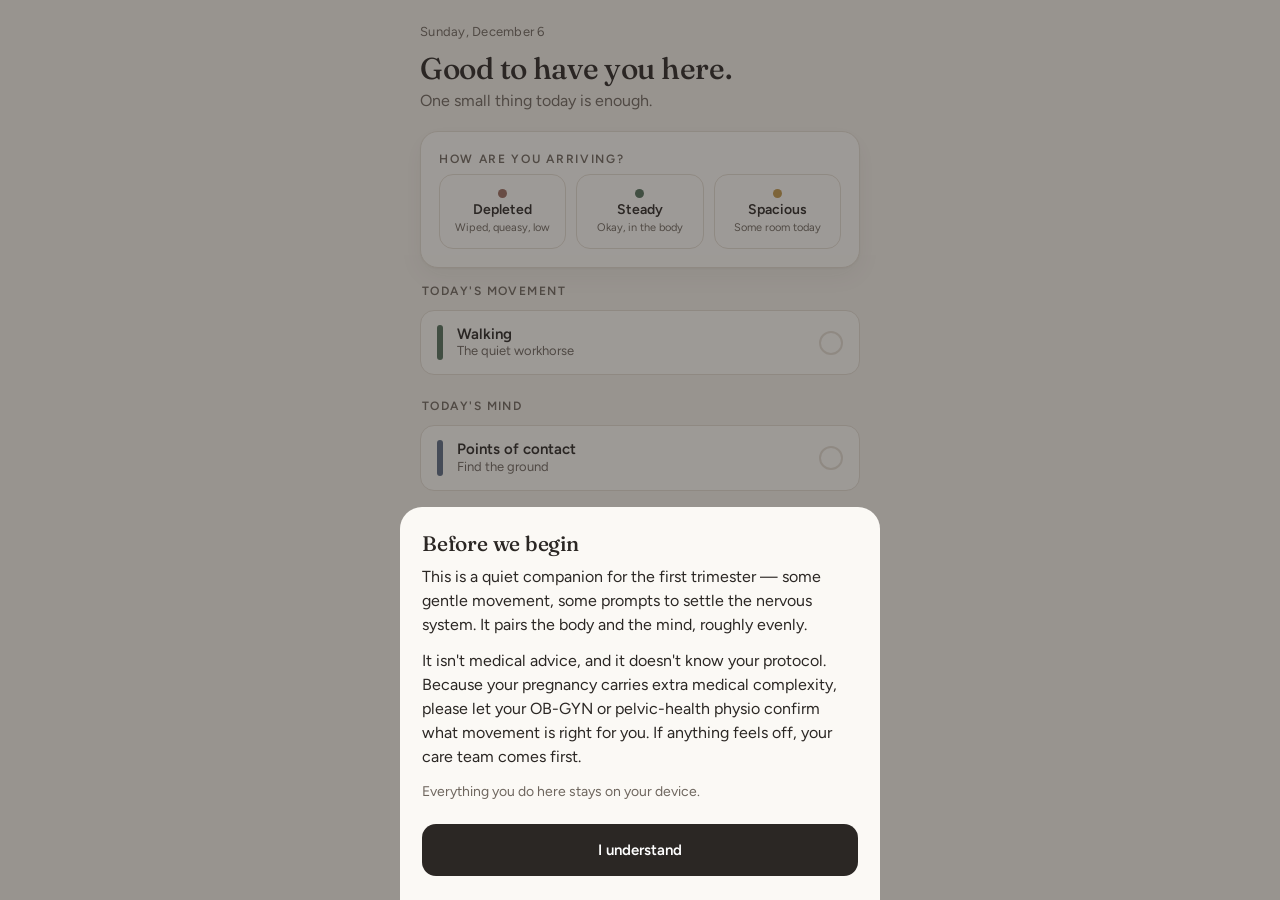
==== first-trimester/index.html @ 03742424 "Set up First Trimester as a standalone PWA in its own folder Restructure into first-trimester/ with " ====
<!DOCTYPE html>
<html lang="en">
<head>
<meta charset="UTF-8" />
<meta name="viewport" content="width=device-width, initial-scale=1.0, maximum-scale=1.0, user-scalable=no, viewport-fit=cover" />
<meta name="theme-color" content="#F2EEE7" />
<meta name="apple-mobile-web-app-capable" content="yes" />
<meta name="apple-mobile-web-app-status-bar-style" content="default" />
<meta name="apple-mobile-web-app-title" content="First Trimester" />
<title>First Trimester</title>

<!-- PWA -->
<link rel="manifest" href="/reclaiming/first-trimester/manifest.json" />
<link rel="icon" type="image/svg+xml" href="/reclaiming/first-trimester/favicon.svg" />
<link rel="apple-touch-icon" href="/reclaiming/first-trimester/icon-192.png" />

<link rel="preconnect" href="https://fonts.googleapis.com">
<link rel="preconnect" href="https://fonts.gstatic.com" crossorigin>
<link href="https://fonts.googleapis.com/css2?family=Fraunces:opsz,wght@9..144,400;9..144,500;9..144,600&family=Figtree:wght@400;500;600&display=swap" rel="stylesheet">
<style>
  /* ---------- tokens ---------- */
  :root{
    --paper:#F2EEE7; --surface:#FBF9F5; --surface-2:#EFEAE1;
    --ink:#2B2724; --ink-soft:#6E665E; --line:#E2DBD0;
    --move:#54705B; --move-soft:#E6EDE6;
    --mind:#5B6B82; --mind-soft:#E6EAF0;
    --gold:#C0974A; --radius:18px;
    --shadow:0 1px 2px rgba(43,39,36,.04), 0 8px 24px rgba(43,39,36,.05);
    --ease:cubic-bezier(.22,.61,.36,1);
  }
  *{box-sizing:border-box;}
  html,body{margin:0;padding:0;}
  body{
    background:var(--paper); color:var(--ink);
    font-family:"Figtree",system-ui,-apple-system,sans-serif;
    font-size:16px; line-height:1.5; -webkit-font-smoothing:antialiased;
    overflow-x:hidden; min-height:100dvh;
  }
  @media (prefers-reduced-motion:reduce){ *{animation:none!important;transition:none!important;} }

  .app{ max-width:480px; width:100%; margin:0 auto; min-height:100dvh;
    display:flex; flex-direction:column; background:var(--paper); position:relative; }
  .scroll{ flex:1 1 auto; overflow-y:auto; overflow-x:hidden;
    padding:calc(env(safe-area-inset-top) + 8px) 20px 110px; -webkit-overflow-scrolling:touch; }
  .screen{display:none; animation:rise .4s var(--ease) both;}
  .screen.active{display:block;}
  @keyframes rise{from{opacity:0;transform:translateY(8px);}to{opacity:1;transform:none;}}

  .eyebrow{ font-size:12px; letter-spacing:.14em; text-transform:uppercase;
    color:var(--ink-soft); font-weight:600; margin:0 0 6px; }
  h1{font-family:"Fraunces",serif; font-weight:500; font-size:30px; line-height:1.1; margin:0 0 4px; letter-spacing:-.01em;}
  h2{font-family:"Fraunces",serif; font-weight:500; font-size:21px; line-height:1.15; margin:0 0 10px; letter-spacing:-.01em;}
  h3{font-family:"Fraunces",serif; font-weight:500; font-size:18px; margin:0 0 6px;}
  p{margin:0 0 12px;}
  .soft{color:var(--ink-soft);} .small{font-size:14px;} .ll{max-width:60ch;}

  .top{padding:14px 0 18px;}
  .datestr{font-size:13px; color:var(--ink-soft); margin:0 0 10px; letter-spacing:.02em;}

  .card{ background:var(--surface); border:1px solid var(--line); border-radius:var(--radius);
    padding:18px; box-shadow:var(--shadow); margin-bottom:14px; }
  .card h2,.card h3{margin-top:0;}

  .arrive{display:flex; flex-direction:column; gap:10px; margin-top:4px;}
  .arrive-row{display:flex; gap:10px;}
  .chip{ flex:1 1 0; min-width:0; border:1px solid var(--line); background:var(--surface);
    border-radius:14px; padding:14px 8px; min-height:64px; font-family:inherit; font-size:14px;
    color:var(--ink); cursor:pointer; display:flex; flex-direction:column; align-items:center;
    justify-content:center; gap:3px; text-align:center;
    transition:border-color .2s var(--ease), background .2s var(--ease), transform .12s var(--ease); }
  .chip:active{transform:scale(.97);}
  .chip .dot{width:9px;height:9px;border-radius:50%;}
  .chip.sel{border-color:var(--ink); background:var(--surface-2);}
  .chip .lab{font-weight:600;}
  .chip .sub{font-size:11px; color:var(--ink-soft); line-height:1.2;}

  .suggest{ background:var(--surface-2); border:1px solid var(--line); border-radius:14px;
    padding:16px; margin-top:12px; }
  .suggest .eyebrow{margin-bottom:8px;}

  .item{ width:100%; text-align:left; background:var(--surface); border:1px solid var(--line);
    border-radius:14px; padding:14px 16px; margin-bottom:10px; cursor:pointer; display:flex;
    align-items:center; gap:14px; min-height:56px; font-family:inherit; color:var(--ink);
    transition:border-color .2s var(--ease), transform .12s var(--ease); }
  .item:active{transform:scale(.99);}
  .item:hover{border-color:#cfc6b8;}
  .item .txt{flex:1 1 auto; min-width:0;}
  .item .name{font-weight:600; font-size:15px; line-height:1.25; display:block;}
  .item .meta{font-size:13px; color:var(--ink-soft); line-height:1.3; display:block;}
  .tag{ flex:0 0 auto; width:6px; align-self:stretch; border-radius:6px; min-height:34px; }
  .tag.move{background:var(--move);} .tag.mind{background:var(--mind);}
  .check{ flex:0 0 auto; width:24px; height:24px; border-radius:50%; border:2px solid var(--line);
    display:flex; align-items:center; justify-content:center; font-size:13px; color:#fff; }
  .check.on{background:var(--gold); border-color:var(--gold);}

  .seclab{ font-size:12px; letter-spacing:.12em; text-transform:uppercase; color:var(--ink-soft);
    font-weight:600; margin:22px 2px 10px; }
  .seclab:first-of-type{margin-top:6px;}

  .back{ background:none; border:none; font-family:inherit; color:var(--ink-soft); font-size:15px;
    cursor:pointer; padding:8px 4px 12px 0; display:inline-flex; align-items:center; gap:6px; min-height:44px; }
  .pill{ display:inline-block; font-size:11px; font-weight:600; letter-spacing:.06em; text-transform:uppercase;
    padding:4px 10px; border-radius:999px; margin-bottom:10px; }
  .pill.move{background:var(--move-soft); color:var(--move);}
  .pill.mind{background:var(--mind-soft); color:var(--mind);}
  .cues{list-style:none; padding:0; margin:14px 0;}
  .cues li{ position:relative; padding:0 0 0 22px; margin-bottom:10px; line-height:1.45; }
  .cues li::before{ content:""; position:absolute; left:2px; top:9px; width:7px; height:7px;
    border-radius:50%; background:var(--move); }
  .cues.mindcue li::before{background:var(--mind);}
  .easeoff{ background:#FBF3E9; border:1px solid #EAD9C0; border-radius:14px; padding:14px 16px;
    margin:14px 0; font-size:14px; line-height:1.45; }
  .easeoff .eyebrow{color:#9A6B2E; margin-bottom:6px;}
  .donebtn{ width:100%; min-height:52px; border-radius:14px; border:1px solid var(--move);
    background:var(--move-soft); color:var(--move); font-family:inherit; font-weight:600; font-size:15px;
    cursor:pointer; margin-top:8px; transition:transform .12s var(--ease); }
  .donebtn.mind{border-color:var(--mind); background:var(--mind-soft); color:var(--mind);}
  .donebtn:active{transform:scale(.99);}
  .donebtn.on{background:var(--gold); border-color:var(--gold); color:#fff;}
  .prompt{ font-family:"Fraunces",serif; font-size:23px; line-height:1.32; font-weight:400;
    color:var(--ink); margin:6px 0 12px; }

  .stat-row{display:flex; gap:12px; margin-bottom:14px;}
  .stat{ flex:1 1 0; min-width:0; background:var(--surface); border:1px solid var(--line);
    border-radius:14px; padding:16px 10px; text-align:center; }
  .stat .num{font-family:"Fraunces",serif; font-size:28px; font-weight:500; line-height:1;}
  .stat .lab{font-size:12px; color:var(--ink-soft); margin-top:6px; line-height:1.25;}
  textarea{ width:100%; min-height:90px; resize:vertical; border:1px solid var(--line); border-radius:14px;
    padding:14px; font-family:inherit; font-size:15px; color:var(--ink); background:var(--surface); line-height:1.5; }
  textarea:focus{outline:2px solid var(--mind); outline-offset:1px;}
  .ghostbtn{ background:none; border:1px solid var(--line); border-radius:12px; padding:10px 16px;
    font-family:inherit; font-size:14px; color:var(--ink-soft); cursor:pointer; min-height:44px; }
  .note-disclaimer{ background:var(--mind-soft); border:1px solid #cdd6e3; border-radius:14px;
    padding:16px; font-size:14px; line-height:1.5; color:#3f4a5c; }

  nav{ position:sticky; bottom:0; z-index:30; background:rgba(251,249,245,.92);
    backdrop-filter:saturate(1.4) blur(10px); border-top:1px solid var(--line);
    padding:6px 8px calc(env(safe-area-inset-bottom) + 6px); display:flex; gap:2px;
    max-width:480px; width:100%; margin:0 auto; }
  .navbtn{ flex:1 1 0; min-width:0; background:none; border:none; cursor:pointer; font-family:inherit;
    color:var(--ink-soft); padding:8px 4px 6px; display:flex; flex-direction:column; align-items:center;
    gap:3px; min-height:52px; border-radius:12px; transition:color .2s var(--ease); }
  .navbtn .ico{width:24px; height:24px; display:block;}
  .navbtn .nlab{font-size:11px; font-weight:500;}
  .navbtn.active{color:var(--ink);}
  .navbtn svg{stroke:currentColor; fill:none; stroke-width:1.6; stroke-linecap:round; stroke-linejoin:round;}

  .overlay{ position:fixed; inset:0; z-index:50; background:rgba(43,39,36,.45);
    display:none; align-items:flex-end; justify-content:center; }
  .overlay.show{display:flex;}
  .sheet{ background:var(--surface); width:100%; max-width:480px; border-radius:22px 22px 0 0;
    padding:24px 22px calc(env(safe-area-inset-bottom) + 24px); animation:slideup .35s var(--ease) both; }
  @keyframes slideup{from{transform:translateY(100%);}to{transform:none;}}
  .sheet h2{margin-top:0;}
  .primarybtn{ width:100%; min-height:52px; border-radius:14px; border:none; background:var(--ink);
    color:#fff; font-family:inherit; font-weight:600; font-size:15px; cursor:pointer; margin-top:10px; }
</style>
</head>
<body>
<div class="app">
  <div class="scroll" id="scroll">

    <!-- TODAY -->
    <section class="screen active" id="screen-today">
      <div class="top">
        <div class="datestr" id="datestr"></div>
        <h1>Good to have you here.</h1>
        <p class="soft" style="margin-bottom:0;">One small thing today is enough.</p>
      </div>
      <div class="card">
        <p class="eyebrow">How are you arriving?</p>
        <div class="arrive">
          <div class="arrive-row">
            <button class="chip" data-energy="depleted"><span class="dot" style="background:#9A6B5E;"></span><span class="lab">Depleted</span><span class="sub">Wiped, queasy, low</span></button>
            <button class="chip" data-energy="steady"><span class="dot" style="background:var(--move);"></span><span class="lab">Steady</span><span class="sub">Okay, in the body</span></button>
            <button class="chip" data-energy="spacious"><span class="dot" style="background:var(--gold);"></span><span class="lab">Spacious</span><span class="sub">Some room today</span></button>
          </div>
        </div>
        <div class="suggest" id="suggestBox" style="display:none;">
          <p class="eyebrow">For today</p>
          <p id="suggestText" style="margin:0;"></p>
        </div>
      </div>
      <p class="seclab">Today's movement</p>
      <div id="todayMove"></div>
      <p class="seclab">Today's mind</p>
      <div id="todayMind"></div>
    </section>

    <!-- MOVE -->
    <section class="screen" id="screen-move">
      <div class="top">
        <p class="eyebrow">Move</p>
        <h1>Gentle by design.</h1>
        <p class="soft ll" style="margin-bottom:0;">First-trimester movement, scaled to how you feel. Cues, not rep counts. Tap any to open.</p>
      </div>
      <div id="moveList"></div>
    </section>

    <!-- MIND -->
    <section class="screen" id="screen-mind">
      <div class="top">
        <p class="eyebrow">Mind</p>
        <h1>A place to settle.</h1>
        <p class="soft ll" style="margin-bottom:0;">Short prompts for the nervous system — orienting, checking in, resting. No fixing required.</p>
      </div>
      <div id="mindList"></div>
    </section>

    <!-- YOU -->
    <section class="screen" id="screen-you">
      <div class="top">
        <p class="eyebrow">You</p>
        <h1>Showing up.</h1>
        <p class="soft" style="margin-bottom:0;">Not a streak to protect — just a record of the days you turned toward yourself.</p>
      </div>
      <div class="stat-row">
        <div class="stat"><div class="num" id="statDays">0</div><div class="lab">days shown up</div></div>
        <div class="stat"><div class="num" id="statMoves">0</div><div class="lab">moves done</div></div>
        <div class="stat"><div class="num" id="statMinds">0</div><div class="lab">mind moments</div></div>
      </div>
      <div class="card">
        <h3>Today's note</h3>
        <p class="small soft" style="margin-top:0;">How was the body, the mood, the day. For you only.</p>
        <textarea id="noteBox" placeholder="A line or two..."></textarea>
        <div style="display:flex; gap:10px; margin-top:10px; align-items:center;">
          <button class="ghostbtn" id="saveNote">Save note</button>
          <span class="small soft" id="noteSaved"></span>
        </div>
      </div>
      <div class="card">
        <h3>Before you move</h3>
        <div class="note-disclaimer">
          Your pregnancy has a medical layer to it &mdash; the anticoagulation, the autoimmune protocol, the team around you. Treat everything here as general first-trimester movement, and let your OB-GYN or a pelvic-health physio confirm what's right for <em>your</em> body. If anything ever feels wrong &mdash; bleeding, cramping, real dizziness, breathlessness &mdash; stop and call your team, not this app.
        </div>
      </div>
      <div class="card">
        <h3>Data &amp; reset</h3>
        <p class="small soft" style="margin-top:0;">Everything stays on this device. Nothing is sent anywhere.</p>
        <button class="ghostbtn" id="resetBtn">Clear all my data</button>
      </div>
      <p class="small soft" style="text-align:center; margin-top:18px;">v1 &mdash; built to be reshaped. Tell me what to change.</p>
    </section>

    <!-- DETAIL -->
    <section class="screen" id="screen-detail">
      <button class="back" id="backBtn">&larr; Back</button>
      <div id="detailBody"></div>
    </section>

  </div>

  <nav>
    <button class="navbtn active" data-go="today" aria-label="Today"><span class="ico"><svg viewBox="0 0 24 24"><circle cx="12" cy="12" r="4.5"/><path d="M12 2v2M12 20v2M2 12h2M20 12h2M4.9 4.9l1.4 1.4M17.7 17.7l1.4 1.4M19.1 4.9l-1.4 1.4M6.3 17.7l-1.4 1.4"/></svg></span><span class="nlab">Today</span></button>
    <button class="navbtn" data-go="move" aria-label="Move"><span class="ico"><svg viewBox="0 0 24 24"><circle cx="12" cy="5" r="2.2"/><path d="M5 21l3-6 4 2 3-3M8 15l-1-4 5-1 3 3 3 1"/></svg></span><span class="nlab">Move</span></button>
    <button class="navbtn" data-go="mind" aria-label="Mind"><span class="ico"><svg viewBox="0 0 24 24"><path d="M12 21s-7-4.5-7-10a4 4 0 0 1 7-2.5A4 4 0 0 1 19 11c0 5.5-7 10-7 10z"/></svg></span><span class="nlab">Mind</span></button>
    <button class="navbtn" data-go="you" aria-label="You"><span class="ico"><svg viewBox="0 0 24 24"><circle cx="12" cy="8" r="3.4"/><path d="M5.5 20a6.5 6.5 0 0 1 13 0"/></svg></span><span class="nlab">You</span></button>
  </nav>
</div>

<div class="overlay" id="welcome">
  <div class="sheet">
    <h2>Before we begin</h2>
    <p class="ll">This is a quiet companion for the first trimester &mdash; some gentle movement, some prompts to settle the nervous system. It pairs the body and the mind, roughly evenly.</p>
    <p class="ll">It isn't medical advice, and it doesn't know your protocol. Because your pregnancy carries extra medical complexity, please let your OB-GYN or pelvic-health physio confirm what movement is right for you. If anything feels off, your care team comes first.</p>
    <p class="small soft">Everything you do here stays on your device.</p>
    <button class="primarybtn" id="welcomeOk">I understand</button>
  </div>
</div>

<script>
/* ---------------- storage (safe; memory fallback if blocked) ---------------- */
const Store = (() => {
  const KEY = "ft_companion_v1";
  let mem = null;
  function fresh(){ return { seenWelcome:false, days:{}, lastEnergy:null }; }
  function read(){
    if(mem) return mem;
    try{ const raw = localStorage.getItem(KEY); mem = raw ? JSON.parse(raw) : fresh(); }
    catch(e){ mem = mem || fresh(); }
    return mem;
  }
  function write(s){ mem = s; try{ localStorage.setItem(KEY, JSON.stringify(s)); }catch(e){} }
  function reset(){ mem = fresh(); try{ localStorage.removeItem(KEY); }catch(e){} }
  return { read, write, reset };
})();

const todayKey = () => {
  const d = new Date();
  return d.getFullYear()+"-"+String(d.getMonth()+1).padStart(2,"0")+"-"+String(d.getDate()).padStart(2,"0");
};
function dayRecord(){
  const s = Store.read();
  if(!s.days[todayKey()]) s.days[todayKey()] = { moves:[], minds:[], note:"" };
  return s.days[todayKey()];
}

/* ---------------- content ---------------- */
const MOVES = [
  { id:"breath-360", group:"Breath & core foundations", name:"360 degree breath", meta:"The base everything sits on",
    cues:["Sit or lie comfortably. Hands on your lower ribs.",
      "Breathe in and let the ribs widen in all directions, and the belly soften out.",
      "On the inhale, let the pelvic floor gently release and open downward.",
      "On the slow exhale, feel a quiet, effortless lift and a gentle drawing-in low in the belly.",
      "A few slow rounds. The release matters as much as the lift."],
    ease:"If you catch yourself holding your breath or gripping the belly, back off. This should feel easy." },
  { id:"connection", group:"Breath & core foundations", name:"Connection breath", meta:"Breath linked to deep core",
    cues:["Build on the 360 degree breath.",
      "Inhale wide and soft. On the exhale, let a light, low engagement come through the deep belly and pelvic floor together, as if gently hugging the baby toward your spine.",
      "Let it go completely on the next inhale.",
      "Think whisper of effort, not a hard squeeze."],
    ease:"No bearing down, no breath-holding, no doming of the belly. If you feel that, make it smaller." },
  { id:"pf-lift", group:"Pelvic floor", name:"Pelvic floor lift and let-go", meta:"Lift, then fully release",
    cues:["On an exhale, gently lift the pelvic floor up and in, like softly slowing the flow of urine.",
      "Hold for a breath if comfortable, then fully let go and feel it settle back down.",
      "A few unhurried repetitions.",
      "A floor that can release is as important as one that can lift."],
    ease:"If lifting feels like straining, or you can't sense the let-go, just practise the release on its own for now." },
  { id:"pf-release", group:"Pelvic floor", name:"Pelvic floor down-training", meta:"For a floor that holds tension",
    cues:["Comfortable position, jaw soft, shoulders down.",
      "On each slow inhale, imagine the pelvic floor opening and softening downward, letting go, not pushing.",
      "Exhale and simply rest. No active lift here.",
      "Useful on days your whole system feels braced."],
    ease:"This is rest, not work. If you're trying hard, you're doing too much." },
  { id:"squat", group:"Gentle strength", name:"Supported squat", meta:"To comfort, with something to hold",
    cues:["Stand near a chair or counter you can lightly hold.",
      "Sit your hips back and down only as far as feels easy and stable.",
      "Breathe out as you stand; keep the breath moving the whole time.",
      "A small set, well within range. Stop while it still feels good."],
    ease:"Avoid holding your breath or pushing to fatigue. If you feel lightheaded standing up, slow right down." },
  { id:"hinge", group:"Gentle strength", name:"Hip hinge", meta:"The pattern behind picking things up",
    cues:["Feet hip-width, soft knees.",
      "Send the hips backward and let the chest tip forward, keeping a long, neutral spine.",
      "Return by squeezing through the hips, exhaling as you rise.",
      "Light and controlled. This pattern protects your back as the months go on."],
    ease:"No rounding under load, no breath-holding. Keep the range comfortable." },
  { id:"upper", group:"Gentle strength", name:"Light upper-body work", meta:"Bands or light weights",
    cues:["Rows, gentle presses, or band pull-aparts, whatever you already know and like.",
      "Keep loads light to moderate and reps well short of failure.",
      "Exhale on the effort; never hold the breath against a load."],
    ease:"If your usual weights feel heavier or you're more breathless than normal, drop the load. First-trimester fatigue is real." },
  { id:"catcow", group:"Mobility & posture", name:"Spinal waves", meta:"Cat-cow, slow and curious",
    cues:["On hands and knees, or seated if that's easier.",
      "Let the spine ripple, arching gently then rounding gently, moving with the breath.",
      "Explore where it wants to go, Feldenkrais-style. No fixed shape.",
      "A handful of slow waves."],
    ease:"Stay in the painless, easy middle of your range. Nothing forced." },
  { id:"hips", group:"Mobility & posture", name:"Gentle hip openers", meta:"Ease through the hips",
    cues:["Seated figure-four, a supported low lunge, or easy hip circles.",
      "Move slowly and breathe into anything tight.",
      "Back off the moment it stops feeling like a pleasant stretch."],
    ease:"Ligaments get more lax in pregnancy, so don't chase a deeper stretch than usual. Easy is the target." },
  { id:"posture", group:"Mobility & posture", name:"Posture reset", meta:"Ribs stacked over the pelvis",
    cues:["Stand tall. Let the ribs settle down and back over the pelvis rather than flaring forward.",
      "Crown of the head floating up, shoulders soft.",
      "A few slow breaths here. A good one to return to through the day."],
    ease:"No military stiffness. You're finding ease and length, not bracing." },
  { id:"walk", group:"Aerobic", name:"Walking", meta:"The quiet workhorse",
    cues:["A conversational pace, where you could still talk, just.",
      "Most days, some walking is plenty.",
      "Outside if you can; it doubles as nervous-system regulation."],
    ease:"Slow down if you can't speak in sentences, feel dizzy, or get a stitch. Hydrate and don't overheat." },
  { id:"cardio", group:"Aerobic", name:"Easy cardio", meta:"Cycling, swimming, low-impact",
    cues:["Stationary cycling or swimming are kind to the joints and let you control intensity.",
      "Keep it moderate, working but not gasping.",
      "General guidance (e.g. ACOG) points to roughly 150 minutes a week of moderate activity for uncomplicated pregnancies. Treat that as an approximate guideline, not a target, and one that depends on your clearance."],
    ease:"Avoid overheating (go easy on hot rooms and hot water), stay well hydrated, and stop if you feel faint or unusually breathless." }
];

const MINDS = [
  { id:"orient", group:"Grounding", name:"Orienting", meta:"Let your eyes lead",
    prompt:"Slowly look around the room. Let your eyes land wherever they want, no agenda. Name three things you can see, in no hurry.",
    body:"This tells the system, gently, that you're here and it's now. Nothing to solve, just landing back in the room." },
  { id:"contact", group:"Grounding", name:"Points of contact", meta:"Find the ground",
    prompt:"Feel where your body meets the chair, the bed, the floor. Let your weight be held there. Let a little of it go.",
    body:"You don't have to hold yourself up alone right now. The surface underneath you is already doing it." },
  { id:"exhale", group:"Grounding", name:"The long exhale", meta:"Lengthen the out-breath",
    prompt:"Breathe in for a comfortable count. Then make the exhale a little longer than the inhale. Five or six of those, slow.",
    body:"A longer exhale leans on the parasympathetic side, your system's own brake. You already know this one in your body." },
  { id:"part", group:"Checking in", name:"Who's here?", meta:"Turn toward a part",
    prompt:"Notice what part of you is most present right now. Tired? Anxious? Hopeful? Can you turn toward it with a little curiosity, the way you would for someone you love?",
    body:"You don't have to change it. Being seen is often enough, for the part and for you." },
  { id:"worried", group:"Checking in", name:"The worried part", meta:"It doesn't need fixing",
    prompt:"If there's a part of you that's scared about the pregnancy, let it know you noticed. You're not arguing with it. You're letting it know it isn't alone in there.",
    body:"Worry usually softens when it stops having to shout to be heard." },
  { id:"both", group:"Reframing", name:"Both can sit here", meta:"Hope and fear together",
    prompt:"You're allowed to feel the hope and the fear at the same time. They can share the seat. You don't have to pick one.",
    body:"Holding both isn't being unsure. It's being honest about something genuinely uncertain." },
  { id:"next", group:"Reframing", name:"Just the next thing", meta:"Shrink the horizon",
    prompt:"Your job today isn't the whole pregnancy. It's the next small thing. A glass of water. One slow breath. Then the one after that.",
    body:"The mind wants to manage the entire arc at once. It can't. The next thing is enough." },
  { id:"tired", group:"Rest", name:"Tired is information", meta:"Permission to do less",
    prompt:"Tired isn't a failure of willpower. It's data, your body building something enormous. What would five percent more rest look like in the next hour?",
    body:"First-trimester fatigue is the body doing real work behind the scenes. You can let it." },
  { id:"nadir", group:"Rest", name:"The small-hours wake", meta:"For the nights you stir",
    prompt:"If you wake in the small hours, see if you can meet it without alarm. Soften your jaw. Let the system know it's safe to settle.",
    body:"Waking at the deepest dip isn't a malfunction. It can be a sensitive, attentive nervous system doing a quiet check. It doesn't need you to fight it." }
];

/* ---------------- helpers ---------------- */
function groupBy(arr){ const m={}; arr.forEach(x=>{(m[x.group]=m[x.group]||[]).push(x);}); return m; }
function isDone(type,id){ return dayRecord()[type].includes(id); }
function toggleDone(type,id){
  const s=Store.read(); const rec=s.days[todayKey()];
  const i=rec[type].indexOf(id); if(i===-1) rec[type].push(id); else rec[type].splice(i,1);
  Store.write(s);
}
function esc(str){ return String(str).replace(/[&<>]/g,c=>({'&':'&amp;','<':'&lt;','>':'&gt;'}[c])); }

/* ---------------- item + list rendering ---------------- */
function itemHTML(type,x,storeKey){
  const done=isDone(storeKey,x.id);
  return '<button class="item" data-type="'+type+'" data-id="'+x.id+'">'
    +'<span class="tag '+type+'"></span>'
    +'<span class="txt"><span class="name">'+esc(x.name)+'</span><span class="meta">'+esc(x.meta)+'</span></span>'
    +'<span class="check '+(done?'on':'')+'">'+(done?'✓':'')+'</span></button>';
}
function bindItems(container){
  container.querySelectorAll('.item').forEach(btn=>{
    btn.addEventListener('click',()=> openDetail(btn.dataset.type, btn.dataset.id));
  });
}

function renderMove(){
  const groups=groupBy(MOVES); let html='';
  Object.keys(groups).forEach(g=>{ html+='<p class="seclab">'+g+'</p>'; groups[g].forEach(m=> html+=itemHTML('move',m,'moves')); });
  const el=document.getElementById('moveList'); el.innerHTML=html; bindItems(el);
}
function renderMind(){
  const groups=groupBy(MINDS); let html='';
  Object.keys(groups).forEach(g=>{ html+='<p class="seclab">'+g+'</p>'; groups[g].forEach(m=> html+=itemHTML('mind',m,'minds')); });
  const el=document.getElementById('mindList'); el.innerHTML=html; bindItems(el);
}

/* ---------------- detail view ---------------- */
let returnTab='move';
function openDetail(type,id){
  const isMove = type==='move';
  const data = (isMove?MOVES:MINDS).find(x=>x.id===id);
  if(!data) return;
  const storeKey = isMove?'moves':'minds';
  const done = isDone(storeKey,id);
  let html='';

  if(isMove){
    html+='<span class="pill move">'+esc(data.group)+'</span>';
    html+='<h1>'+esc(data.name)+'</h1>';
    html+='<ul class="cues">'+data.cues.map(c=>'<li>'+esc(c)+'</li>').join('')+'</ul>';
    html+='<div class="easeoff"><p class="eyebrow">Ease off if</p>'+esc(data.ease)+'</div>';
    html+='<button class="donebtn '+(done?'on':'')+'" id="detailDone">'+(done?'✓ Done today':'Mark done today')+'</button>';
  }else{
    html+='<span class="pill mind">'+esc(data.group)+'</span>';
    html+='<h1>'+esc(data.name)+'</h1>';
    html+='<p class="prompt">'+esc(data.prompt)+'</p>';
    html+='<p class="soft ll">'+esc(data.body)+'</p>';
    html+='<button class="donebtn mind '+(done?'on':'')+'" id="detailDone">'+(done?'✓ Sat with this':'I sat with this')+'</button>';
  }
  document.getElementById('detailBody').innerHTML=html;

  document.getElementById('detailDone').addEventListener('click',function(){
    toggleDone(storeKey,id);
    const nowDone=isDone(storeKey,id);
    this.classList.toggle('on',nowDone);
    if(isMove) this.textContent = nowDone?'✓ Done today':'Mark done today';
    else this.textContent = nowDone?'✓ Sat with this':'I sat with this';
  });

  showScreen('detail',false);
  document.getElementById('scroll').scrollTop=0;
}

/* ---------------- today ---------------- */
function renderToday(){
  const d=new Date();
  document.getElementById('datestr').textContent=d.toLocaleDateString('en-US',{weekday:'long',month:'long',day:'numeric'});
  const energy=Store.read().lastEnergy;
  document.querySelectorAll('.chip').forEach(c=> c.classList.toggle('sel', c.dataset.energy===energy));
  if(energy) showSuggestion(energy);

  const seed=parseInt(todayKey().replace(/-/g,''),10);
  const move=MOVES[seed%MOVES.length];
  const mind=MINDS[seed%MINDS.length];
  const tm=document.getElementById('todayMove'); tm.innerHTML=itemHTML('move',move,'moves'); bindItems(tm);
  const tn=document.getElementById('todayMind'); tn.innerHTML=itemHTML('mind',mind,'minds'); bindItems(tn);
}
function showSuggestion(energy){
  const map={
    depleted:"A depleted day still counts. Try the long exhale or points of contact under Mind, and if anything in the body, just the 360 degree breath. That's a full day of showing up.",
    steady:"Pick one thing from Move (a short walk or pelvic-floor work is plenty) and one prompt from Mind. You don't need the whole list.",
    spacious:"There's room today. You could string together breath, a little gentle strength or mobility, and a mind prompt to close. Still, stop while it feels good."
  };
  document.getElementById('suggestText').textContent=map[energy];
  document.getElementById('suggestBox').style.display='block';
}

/* ---------------- you / stats / notes ---------------- */
function renderYou(){
  const s=Store.read();
  let days=0, moves=0, minds=0;
  Object.values(s.days).forEach(r=>{
    if((r.moves&&r.moves.length)||(r.minds&&r.minds.length)) days++;
    moves+=(r.moves?r.moves.length:0); minds+=(r.minds?r.minds.length:0);
  });
  document.getElementById('statDays').textContent=days;
  document.getElementById('statMoves').textContent=moves;
  document.getElementById('statMinds').textContent=minds;
  document.getElementById('noteBox').value=dayRecord().note||'';
  document.getElementById('noteSaved').textContent='';
}

/* ---------------- nav ---------------- */
function showScreen(name, updateNav){
  document.querySelectorAll('.screen').forEach(s=>s.classList.remove('active'));
  document.getElementById('screen-'+name).classList.add('active');
  if(updateNav!==false){
    document.querySelectorAll('.navbtn').forEach(b=>b.classList.toggle('active', b.dataset.go===name));
  }
  document.getElementById('scroll').scrollTop=0;
  if(name==='today') renderToday();
  if(name==='move') renderMove();
  if(name==='mind') renderMind();
  if(name==='you') renderYou();
}

/* ---------------- wiring ---------------- */
document.querySelectorAll('.navbtn').forEach(b=>{
  b.addEventListener('click',()=>{ returnTab=b.dataset.go; showScreen(b.dataset.go); });
});
document.getElementById('backBtn').addEventListener('click',()=>{
  document.querySelectorAll('.navbtn').forEach(x=>x.classList.toggle('active', x.dataset.go===returnTab));
  showScreen(returnTab);
});
document.querySelectorAll('.chip').forEach(c=>{
  c.addEventListener('click',()=>{
    const s=Store.read(); s.lastEnergy=c.dataset.energy; Store.write(s);
    document.querySelectorAll('.chip').forEach(x=>x.classList.toggle('sel',x===c));
    showSuggestion(c.dataset.energy);
  });
});
document.getElementById('saveNote').addEventListener('click',()=>{
  const s=Store.read(); s.days[todayKey()].note=document.getElementById('noteBox').value; Store.write(s);
  document.getElementById('noteSaved').textContent='Saved.';
  setTimeout(()=>{document.getElementById('noteSaved').textContent='';},1800);
});
document.getElementById('resetBtn').addEventListener('click',()=>{
  if(confirm('Clear everything stored on this device? This cannot be undone.')){
    Store.reset(); renderYou(); renderToday();
    alert('Cleared.');
  }
});
document.getElementById('welcomeOk').addEventListener('click',()=>{
  const s=Store.read(); s.seenWelcome=true; Store.write(s);
  document.getElementById('welcome').classList.remove('show');
});

/* ---------------- init ---------------- */
(function init(){
  renderToday();
  if(!Store.read().seenWelcome){ document.getElementById('welcome').classList.add('show'); }
})();

/* ---------------- service worker ---------------- */
if ('serviceWorker' in navigator) {
  window.addEventListener('load', () => {
    navigator.serviceWorker.register('/reclaiming/first-trimester/sw.js', { scope: '/reclaiming/first-trimester/' }).catch(() => {});
  });
}
</script>
</body>
</html>
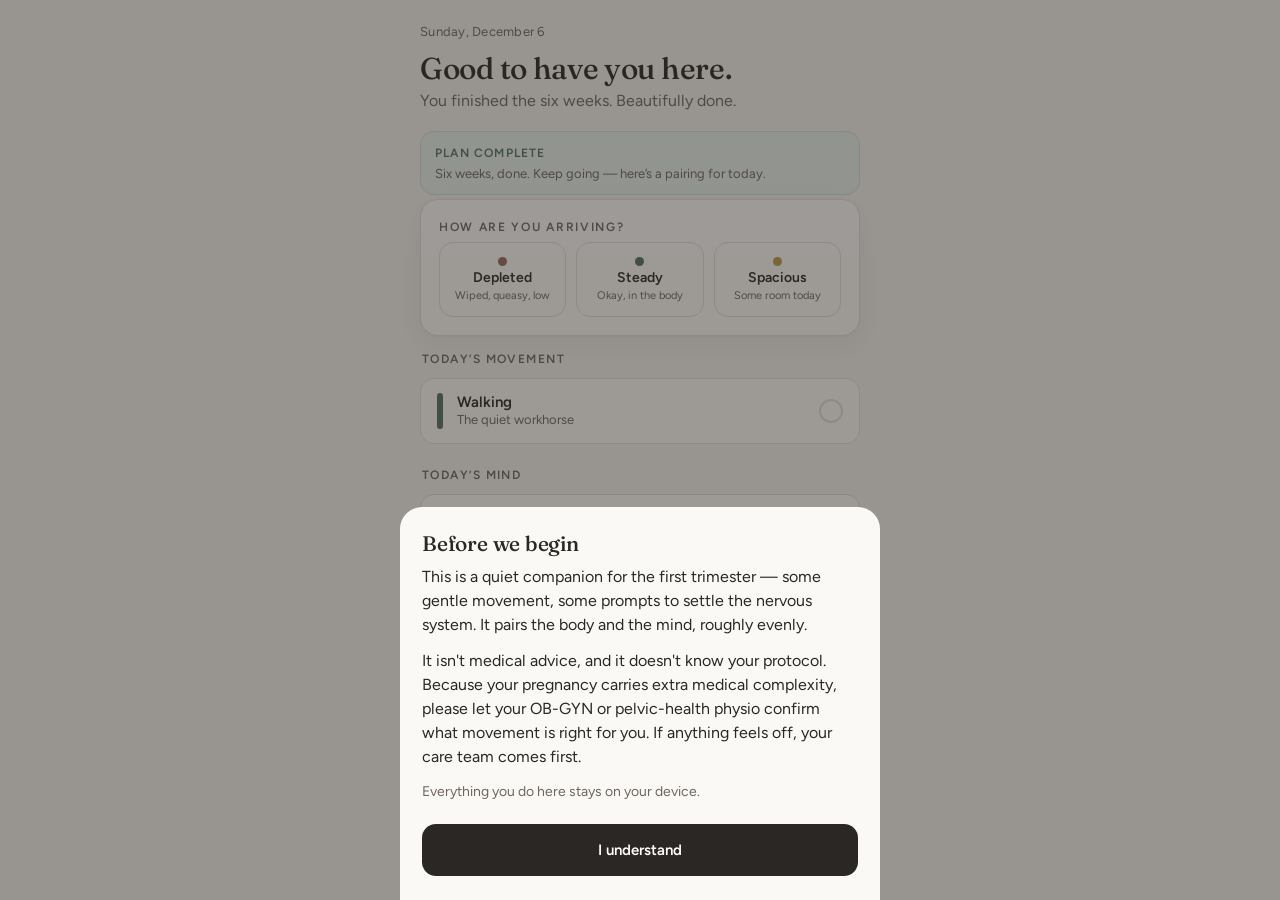
==== commit d3880fa0: "Add 6-week weekday program (Mon-Fri, 30 days) Introduce a structured daily plan: one movement + one " ====
--- a/first-trimester/index.html
+++ b/first-trimester/index.html
@@ -77,6 +77,24 @@
   .suggest{ background:var(--surface-2); border:1px solid var(--line); border-radius:14px;
     padding:16px; margin-top:12px; }
   .suggest .eyebrow{margin-bottom:8px;}
+
+  .progcard{ background:var(--surface-2); border:1px solid var(--line); border-radius:14px;
+    padding:12px 14px; margin:0 0 4px; display:flex; flex-direction:column; gap:3px; }
+  .progcard.rest{ background:#FBF3E9; border-color:#EAD9C0; }
+  .progcard.done{ background:var(--move-soft); border-color:#cdddcf; }
+  .progcard .progtag{ font-size:12px; letter-spacing:.1em; text-transform:uppercase; font-weight:600; color:var(--ink); }
+  .progcard.rest .progtag{ color:#9A6B2E; }
+  .progcard.done .progtag{ color:var(--move); }
+  .progcard .progtheme{ font-size:13px; color:var(--ink-soft); line-height:1.35; }
+
+  .planday{ background:var(--surface); border:1px solid var(--line); border-radius:16px;
+    padding:12px 12px 4px; margin-bottom:12px; box-shadow:var(--shadow); }
+  .planday-now{ border-color:var(--gold); }
+  .planhead{ display:flex; align-items:center; justify-content:space-between; padding:2px 4px 8px; }
+  .planhead .pdate{ font-size:13px; font-weight:600; color:var(--ink); letter-spacing:.02em; }
+  .planhead .pnow{ font-size:11px; font-weight:600; letter-spacing:.06em; text-transform:uppercase;
+    color:#fff; background:var(--gold); padding:3px 9px; border-radius:999px; }
+  .planday .item{ margin-bottom:8px; }
 
   .item{ width:100%; text-align:left; background:var(--surface); border:1px solid var(--line);
     border-radius:14px; padding:14px 16px; margin-bottom:10px; cursor:pointer; display:flex;
@@ -120,6 +138,21 @@
   .prompt{ font-family:"Fraunces",serif; font-size:23px; line-height:1.32; font-weight:400;
     color:var(--ink); margin:6px 0 12px; }
 
+  .videolink{ display:flex; align-items:center; gap:13px; text-decoration:none; color:var(--ink);
+    background:var(--move-soft); border:1px solid #cdddcf; border-radius:14px; padding:14px 16px;
+    margin:14px 0 6px; transition:border-color .2s var(--ease), transform .12s var(--ease); }
+  .videolink:active{transform:scale(.99);}
+  .videolink:hover{border-color:var(--move);}
+  .videolink .vico{ flex:0 0 auto; width:34px; height:34px; border-radius:10px; background:var(--move);
+    display:flex; align-items:center; justify-content:center; }
+  .videolink .vico svg{width:20px; height:20px; stroke:#fff; fill:none; stroke-width:1.6; stroke-linejoin:round;}
+  .videolink .vico svg path{fill:#fff; stroke:none;}
+  .videolink .vtxt{flex:1 1 auto; min-width:0;}
+  .videolink .vlab{display:block; font-weight:600; font-size:14px; color:var(--move); line-height:1.2;}
+  .videolink .vsub{display:block; font-size:13px; color:var(--ink-soft); line-height:1.3; margin-top:2px;}
+  .videolink .varr{flex:0 0 auto; color:var(--move); font-size:16px;}
+  .vnote{margin:0 2px 4px;}
+
   .stat-row{display:flex; gap:12px; margin-bottom:14px;}
   .stat{ flex:1 1 0; min-width:0; background:var(--surface); border:1px solid var(--line);
     border-radius:14px; padding:16px 10px; text-align:center; }
@@ -165,8 +198,9 @@
       <div class="top">
         <div class="datestr" id="datestr"></div>
         <h1>Good to have you here.</h1>
-        <p class="soft" style="margin-bottom:0;">One small thing today is enough.</p>
-      </div>
+        <p class="soft" id="todayLede" style="margin-bottom:0;">One small thing today is enough.</p>
+      </div>
+      <div id="progLine"></div>
       <div class="card">
         <p class="eyebrow">How are you arriving?</p>
         <div class="arrive">
@@ -181,10 +215,20 @@
           <p id="suggestText" style="margin:0;"></p>
         </div>
       </div>
-      <p class="seclab">Today's movement</p>
+      <p class="seclab" id="todayMoveLab">Today's movement</p>
       <div id="todayMove"></div>
-      <p class="seclab">Today's mind</p>
+      <p class="seclab" id="todayMindLab">Today's mind</p>
       <div id="todayMind"></div>
+    </section>
+
+    <!-- PLAN -->
+    <section class="screen" id="screen-plan">
+      <div class="top">
+        <p class="eyebrow">Plan</p>
+        <h1>Six weeks, weekdays.</h1>
+        <p class="soft ll" style="margin-bottom:0;">One movement and one mind moment each weekday for six weeks. Weekends are rest. Tap any to open it.</p>
+      </div>
+      <div id="planList"></div>
     </section>
 
     <!-- MOVE -->
@@ -254,6 +298,7 @@
     <button class="navbtn active" data-go="today" aria-label="Today"><span class="ico"><svg viewBox="0 0 24 24"><circle cx="12" cy="12" r="4.5"/><path d="M12 2v2M12 20v2M2 12h2M20 12h2M4.9 4.9l1.4 1.4M17.7 17.7l1.4 1.4M19.1 4.9l-1.4 1.4M6.3 17.7l-1.4 1.4"/></svg></span><span class="nlab">Today</span></button>
     <button class="navbtn" data-go="move" aria-label="Move"><span class="ico"><svg viewBox="0 0 24 24"><circle cx="12" cy="5" r="2.2"/><path d="M5 21l3-6 4 2 3-3M8 15l-1-4 5-1 3 3 3 1"/></svg></span><span class="nlab">Move</span></button>
     <button class="navbtn" data-go="mind" aria-label="Mind"><span class="ico"><svg viewBox="0 0 24 24"><path d="M12 21s-7-4.5-7-10a4 4 0 0 1 7-2.5A4 4 0 0 1 19 11c0 5.5-7 10-7 10z"/></svg></span><span class="nlab">Mind</span></button>
+    <button class="navbtn" data-go="plan" aria-label="Plan"><span class="ico"><svg viewBox="0 0 24 24"><rect x="3.5" y="5" width="17" height="15" rx="2.5"/><path d="M3.5 9.5h17M8 3.5v3M16 3.5v3"/></svg></span><span class="nlab">Plan</span></button>
     <button class="navbtn" data-go="you" aria-label="You"><span class="ico"><svg viewBox="0 0 24 24"><circle cx="12" cy="8" r="3.4"/><path d="M5.5 20a6.5 6.5 0 0 1 13 0"/></svg></span><span class="nlab">You</span></button>
   </nav>
 </div>
@@ -285,10 +330,8 @@
   return { read, write, reset };
 })();
 
-const todayKey = () => {
-  const d = new Date();
-  return d.getFullYear()+"-"+String(d.getMonth()+1).padStart(2,"0")+"-"+String(d.getDate()).padStart(2,"0");
-};
+function ymd(d){ return d.getFullYear()+"-"+String(d.getMonth()+1).padStart(2,"0")+"-"+String(d.getDate()).padStart(2,"0"); }
+const todayKey = () => ymd(new Date());
 function dayRecord(){
   const s = Store.read();
   if(!s.days[todayKey()]) s.days[todayKey()] = { moves:[], minds:[], note:"" };
@@ -303,68 +346,80 @@
       "On the inhale, let the pelvic floor gently release and open downward.",
       "On the slow exhale, feel a quiet, effortless lift and a gentle drawing-in low in the belly.",
       "A few slow rounds. The release matters as much as the lift."],
-    ease:"If you catch yourself holding your breath or gripping the belly, back off. This should feel easy." },
+    ease:"If you catch yourself holding your breath or gripping the belly, back off. This should feel easy.",
+    video:"https://www.youtube.com/watch?v=W8s6ajy7NoU", videoTitle:"Prenatal 360 Breathing & Dynamic Warm-Up (all trimesters)" },
   { id:"connection", group:"Breath & core foundations", name:"Connection breath", meta:"Breath linked to deep core",
     cues:["Build on the 360 degree breath.",
       "Inhale wide and soft. On the exhale, let a light, low engagement come through the deep belly and pelvic floor together, as if gently hugging the baby toward your spine.",
       "Let it go completely on the next inhale.",
       "Think whisper of effort, not a hard squeeze."],
-    ease:"No bearing down, no breath-holding, no doming of the belly. If you feel that, make it smaller." },
+    ease:"No bearing down, no breath-holding, no doming of the belly. If you feel that, make it smaller.",
+    video:"https://www.youtube.com/watch?v=4kvrVN6qKQ8", videoTitle:"Prenatal / Postpartum Core Connection Breath" },
   { id:"pf-lift", group:"Pelvic floor", name:"Pelvic floor lift and let-go", meta:"Lift, then fully release",
     cues:["On an exhale, gently lift the pelvic floor up and in, like softly slowing the flow of urine.",
       "Hold for a breath if comfortable, then fully let go and feel it settle back down.",
       "A few unhurried repetitions.",
       "A floor that can release is as important as one that can lift."],
-    ease:"If lifting feels like straining, or you can't sense the let-go, just practise the release on its own for now." },
+    ease:"If lifting feels like straining, or you can't sense the let-go, just practise the release on its own for now.",
+    video:"https://www.youtube.com/watch?v=APCdcePoMik", videoTitle:"Prenatal Physiotherapy: Pelvic Floor Exercises" },
   { id:"pf-release", group:"Pelvic floor", name:"Pelvic floor down-training", meta:"For a floor that holds tension",
     cues:["Comfortable position, jaw soft, shoulders down.",
       "On each slow inhale, imagine the pelvic floor opening and softening downward, letting go, not pushing.",
       "Exhale and simply rest. No active lift here.",
       "Useful on days your whole system feels braced."],
-    ease:"This is rest, not work. If you're trying hard, you're doing too much." },
+    ease:"This is rest, not work. If you're trying hard, you're doing too much.",
+    video:"https://www.youtube.com/playlist?list=PLhrUCOuqvsXKeFu2z2_YrFRQuXtc1XhUj", videoTitle:"APPEAL: Pelvic Floor Muscle Education in Pregnancy" },
   { id:"squat", group:"Gentle strength", name:"Supported squat", meta:"To comfort, with something to hold",
     cues:["Stand near a chair or counter you can lightly hold.",
       "Sit your hips back and down only as far as feels easy and stable.",
       "Breathe out as you stand; keep the breath moving the whole time.",
       "A small set, well within range. Stop while it still feels good."],
-    ease:"Avoid holding your breath or pushing to fatigue. If you feel lightheaded standing up, slow right down." },
+    ease:"Avoid holding your breath or pushing to fatigue. If you feel lightheaded standing up, slow right down.",
+    video:"https://www.youtube.com/watch?v=n9eASCpFOwk", videoTitle:"20-Minute First Trimester Prenatal Strength Workout" },
   { id:"hinge", group:"Gentle strength", name:"Hip hinge", meta:"The pattern behind picking things up",
     cues:["Feet hip-width, soft knees.",
       "Send the hips backward and let the chest tip forward, keeping a long, neutral spine.",
       "Return by squeezing through the hips, exhaling as you rise.",
       "Light and controlled. This pattern protects your back as the months go on."],
-    ease:"No rounding under load, no breath-holding. Keep the range comfortable." },
+    ease:"No rounding under load, no breath-holding. Keep the range comfortable.",
+    video:"https://www.youtube.com/watch?v=MgOkghqNFUM", videoTitle:"Hip Hinge / Romanian Deadlift — Pregnancy Strength" },
   { id:"upper", group:"Gentle strength", name:"Light upper-body work", meta:"Bands or light weights",
     cues:["Rows, gentle presses, or band pull-aparts, whatever you already know and like.",
       "Keep loads light to moderate and reps well short of failure.",
       "Exhale on the effort; never hold the breath against a load."],
-    ease:"If your usual weights feel heavier or you're more breathless than normal, drop the load. First-trimester fatigue is real." },
+    ease:"If your usual weights feel heavier or you're more breathless than normal, drop the load. First-trimester fatigue is real.",
+    video:"https://www.youtube.com/watch?v=-zkpEA0a_dE", videoTitle:"20-Minute Prenatal Upper-Body Strength (Dumbbells)" },
   { id:"catcow", group:"Mobility & posture", name:"Spinal waves", meta:"Cat-cow, slow and curious",
     cues:["On hands and knees, or seated if that's easier.",
       "Let the spine ripple, arching gently then rounding gently, moving with the breath.",
       "Explore where it wants to go, Feldenkrais-style. No fixed shape.",
       "A handful of slow waves."],
-    ease:"Stay in the painless, easy middle of your range. Nothing forced." },
+    ease:"Stay in the painless, easy middle of your range. Nothing forced.",
+    video:"https://www.youtube.com/watch?v=4q1mbbOytuQ", videoTitle:"Cat-Cow for the Back — Prenatal Yoga" },
   { id:"hips", group:"Mobility & posture", name:"Gentle hip openers", meta:"Ease through the hips",
     cues:["Seated figure-four, a supported low lunge, or easy hip circles.",
       "Move slowly and breathe into anything tight.",
       "Back off the moment it stops feeling like a pleasant stretch."],
-    ease:"Ligaments get more lax in pregnancy, so don't chase a deeper stretch than usual. Easy is the target." },
+    ease:"Ligaments get more lax in pregnancy, so don't chase a deeper stretch than usual. Easy is the target.",
+    video:"https://www.youtube.com/watch?v=y_LXIbuAcVM", videoTitle:"Prenatal Hip Openers (all trimesters)" },
   { id:"posture", group:"Mobility & posture", name:"Posture reset", meta:"Ribs stacked over the pelvis",
     cues:["Stand tall. Let the ribs settle down and back over the pelvis rather than flaring forward.",
       "Crown of the head floating up, shoulders soft.",
       "A few slow breaths here. A good one to return to through the day."],
-    ease:"No military stiffness. You're finding ease and length, not bracing." },
+    ease:"No military stiffness. You're finding ease and length, not bracing.",
+    video:"https://www.youtube.com/watch?v=y2vf_WJiCn4", videoTitle:"Prenatal Posture Workout (1st, 2nd & 3rd trimester)" },
   { id:"walk", group:"Aerobic", name:"Walking", meta:"The quiet workhorse",
     cues:["A conversational pace, where you could still talk, just.",
       "Most days, some walking is plenty.",
       "Outside if you can; it doubles as nervous-system regulation."],
-    ease:"Slow down if you can't speak in sentences, feel dizzy, or get a stitch. Hydrate and don't overheat." },
+    ease:"Slow down if you can't speak in sentences, feel dizzy, or get a stitch. Hydrate and don't overheat.",
+    video:"https://www.youtube.com/watch?v=Qd4QBIoKrJM", videoTitle:"Pregnancy Walking Workout — no squats, no lunges (20 min)" },
   { id:"cardio", group:"Aerobic", name:"Easy cardio", meta:"Cycling, swimming, low-impact",
     cues:["Stationary cycling or swimming are kind to the joints and let you control intensity.",
       "Keep it moderate, working but not gasping.",
       "General guidance (e.g. ACOG) points to roughly 150 minutes a week of moderate activity for uncomplicated pregnancies. Treat that as an approximate guideline, not a target, and one that depends on your clearance."],
-    ease:"Avoid overheating (go easy on hot rooms and hot water), stay well hydrated, and stop if you feel faint or unusually breathless." }
+    ease:"Avoid overheating (go easy on hot rooms and hot water), stay well hydrated, and stop if you feel faint or unusually breathless.",
+    video:"https://www.youtube.com/watch?v=x9DcwE63eLA", videoTitle:"Low-Impact HIIT — First & Second Trimester Prenatal Cardio" }
 ];
 
 const MINDS = [
@@ -397,6 +452,78 @@
     body:"Waking at the deepest dip isn't a malfunction. It can be a sensitive, attentive nervous system doing a quiet check. It doesn't need you to fight it." }
 ];
 
+/* ---------------- 6-week weekday program ---------------- */
+/* Mon-Fri for 6 weeks (30 weekdays), one movement + one mind moment each day.
+   Gentle progression: foundations -> floor & breath -> strength & mobility ->
+   aerobic base -> building -> integration. Adjust PROGRAM_START_DATE to reschedule. */
+const PROGRAM_START_DATE = new Date(2026, 5, 15); // Mon Jun 15 2026 (months are 0-indexed)
+const PROGRAM = [
+  { theme:"Foundations — breath & the floor", days:[
+    { move:"breath-360", mind:"orient" },
+    { move:"pf-release", mind:"contact" },
+    { move:"breath-360", mind:"exhale" },
+    { move:"walk",       mind:"next"   },
+    { move:"catcow",     mind:"tired"  } ]},
+  { theme:"Linking breath to the deep core", days:[
+    { move:"connection", mind:"orient"  },
+    { move:"pf-lift",    mind:"both"    },
+    { move:"breath-360", mind:"exhale"  },
+    { move:"walk",       mind:"part"    },
+    { move:"hips",       mind:"tired"   } ]},
+  { theme:"Gentle strength & mobility", days:[
+    { move:"squat",      mind:"next"    },
+    { move:"connection", mind:"worried" },
+    { move:"posture",    mind:"contact" },
+    { move:"walk",       mind:"exhale"  },
+    { move:"catcow",     mind:"nadir"   } ]},
+  { theme:"Strength meets an aerobic base", days:[
+    { move:"hinge",      mind:"both"    },
+    { move:"pf-lift",    mind:"orient"  },
+    { move:"upper",      mind:"next"    },
+    { move:"cardio",     mind:"tired"   },
+    { move:"hips",       mind:"part"    } ]},
+  { theme:"Building, gently", days:[
+    { move:"squat",      mind:"exhale"  },
+    { move:"connection", mind:"worried" },
+    { move:"walk",       mind:"next"    },
+    { move:"upper",      mind:"contact" },
+    { move:"posture",    mind:"both"    } ]},
+  { theme:"Integration", days:[
+    { move:"cardio",     mind:"orient"  },
+    { move:"hinge",      mind:"tired"   },
+    { move:"pf-release", mind:"nadir"   },
+    { move:"walk",       mind:"exhale"  },
+    { move:"catcow",     mind:"part"    } ]}
+];
+const PROGRAM_DAYS = PROGRAM.length * 5;
+
+function slotDate(weekIdx, dayIdx){
+  const d = new Date(PROGRAM_START_DATE);
+  d.setDate(d.getDate() + weekIdx*7 + dayIdx);
+  return d;
+}
+function dayDiffFromStart(){
+  const now = new Date(); now.setHours(0,0,0,0);
+  const start = new Date(PROGRAM_START_DATE); start.setHours(0,0,0,0);
+  return Math.round((now - start) / 86400000);
+}
+function todaySlot(){
+  const diff = dayDiffFromStart();
+  if(diff < 0) return { status:'before' };
+  const weekIdx = Math.floor(diff/7), dow = diff%7;
+  if(weekIdx >= PROGRAM.length) return { status:'after' };
+  if(dow > 4) return { status:'weekend', weekIdx };
+  return { status:'day', weekIdx, dayIdx:dow, n: weekIdx*5 + dow + 1 };
+}
+function nextProgramSlot(){
+  const diff = dayDiffFromStart();
+  for(let i = Math.max(diff+1, 0); i < PROGRAM.length*7; i++){
+    const w = Math.floor(i/7), dow = i%7;
+    if(dow <= 4) return { weekIdx:w, dayIdx:dow, n: w*5 + dow + 1 };
+  }
+  return null;
+}
+
 /* ---------------- helpers ---------------- */
 function groupBy(arr){ const m={}; arr.forEach(x=>{(m[x.group]=m[x.group]||[]).push(x);}); return m; }
 function isDone(type,id){ return dayRecord()[type].includes(id); }
@@ -408,13 +535,13 @@
 function esc(str){ return String(str).replace(/[&<>]/g,c=>({'&':'&amp;','<':'&lt;','>':'&gt;'}[c])); }
 
 /* ---------------- item + list rendering ---------------- */
-function itemHTML(type,x,storeKey){
-  const done=isDone(storeKey,x.id);
+function itemRender(type,x,done){
   return '<button class="item" data-type="'+type+'" data-id="'+x.id+'">'
     +'<span class="tag '+type+'"></span>'
     +'<span class="txt"><span class="name">'+esc(x.name)+'</span><span class="meta">'+esc(x.meta)+'</span></span>'
     +'<span class="check '+(done?'on':'')+'">'+(done?'✓':'')+'</span></button>';
 }
+function itemHTML(type,x,storeKey){ return itemRender(type,x,isDone(storeKey,x.id)); }
 function bindItems(container){
   container.querySelectorAll('.item').forEach(btn=>{
     btn.addEventListener('click',()=> openDetail(btn.dataset.type, btn.dataset.id));
@@ -447,6 +574,13 @@
     html+='<h1>'+esc(data.name)+'</h1>';
     html+='<ul class="cues">'+data.cues.map(c=>'<li>'+esc(c)+'</li>').join('')+'</ul>';
     html+='<div class="easeoff"><p class="eyebrow">Ease off if</p>'+esc(data.ease)+'</div>';
+    if(data.video){
+      html+='<a class="videolink" href="'+data.video+'" target="_blank" rel="noopener noreferrer">'
+        +'<span class="vico"><svg viewBox="0 0 24 24" aria-hidden="true"><rect x="2.5" y="5" width="19" height="14" rx="3"/><path d="M10 9l5 3-5 3z"/></svg></span>'
+        +'<span class="vtxt"><span class="vlab">Watch a guided video</span><span class="vsub">'+esc(data.videoTitle)+'</span></span>'
+        +'<span class="varr">↗</span></a>';
+      html+='<p class="vnote small soft">Opens YouTube in a new tab. A guide, not a prescription &mdash; clear movement with your care team first.</p>';
+    }
     html+='<button class="donebtn '+(done?'on':'')+'" id="detailDone">'+(done?'✓ Done today':'Mark done today')+'</button>';
   }else{
     html+='<span class="pill mind">'+esc(data.group)+'</span>';
@@ -477,11 +611,65 @@
   document.querySelectorAll('.chip').forEach(c=> c.classList.toggle('sel', c.dataset.energy===energy));
   if(energy) showSuggestion(energy);
 
-  const seed=parseInt(todayKey().replace(/-/g,''),10);
-  const move=MOVES[seed%MOVES.length];
-  const mind=MINDS[seed%MINDS.length];
+  const slot=todaySlot();
+  const prog=document.getElementById('progLine');
+  const lede=document.getElementById('todayLede');
+  const moveLab=document.getElementById('todayMoveLab');
+  const mindLab=document.getElementById('todayMindLab');
+  let move, mind;
+
+  function pair(weekIdx,dayIdx){
+    const day=PROGRAM[weekIdx].days[dayIdx];
+    return [MOVES.find(m=>m.id===day.move), MINDS.find(m=>m.id===day.mind)];
+  }
+
+  if(slot.status==='day'){
+    [move,mind]=pair(slot.weekIdx,slot.dayIdx);
+    prog.innerHTML='<div class="progcard"><span class="progtag">Week '+(slot.weekIdx+1)+' · Day '+slot.n+' of '+PROGRAM_DAYS+'</span><span class="progtheme">'+esc(PROGRAM[slot.weekIdx].theme)+'</span></div>';
+    lede.textContent='Today’s pair, from your 6-week plan.';
+    moveLab.textContent='Today’s movement'; mindLab.textContent='Today’s mind';
+  } else if(slot.status==='weekend'){
+    const nx=nextProgramSlot();
+    if(nx) [move,mind]=pair(nx.weekIdx,nx.dayIdx);
+    prog.innerHTML='<div class="progcard rest"><span class="progtag">Rest day</span><span class="progtheme">Weekends are off in your plan. Here’s what’s next when you’re ready.</span></div>';
+    lede.textContent='A weekend off. Rest counts too.';
+    moveLab.textContent='Next movement'; mindLab.textContent='Next mind';
+  } else if(slot.status==='after'){
+    const seed=parseInt(todayKey().replace(/-/g,''),10);
+    move=MOVES[seed%MOVES.length]; mind=MINDS[seed%MINDS.length];
+    prog.innerHTML='<div class="progcard done"><span class="progtag">Plan complete</span><span class="progtheme">Six weeks, done. Keep going — here’s a pairing for today.</span></div>';
+    lede.textContent='You finished the six weeks. Beautifully done.';
+    moveLab.textContent='Today’s movement'; mindLab.textContent='Today’s mind';
+  } else { // before start
+    [move,mind]=pair(0,0);
+    prog.innerHTML='<div class="progcard"><span class="progtag">Starts soon</span><span class="progtheme">Your plan begins '+slotDate(0,0).toLocaleDateString('en-US',{weekday:'long',month:'long',day:'numeric'})+'.</span></div>';
+    moveLab.textContent='Day 1 movement'; mindLab.textContent='Day 1 mind';
+  }
+
   const tm=document.getElementById('todayMove'); tm.innerHTML=itemHTML('move',move,'moves'); bindItems(tm);
   const tn=document.getElementById('todayMind'); tn.innerHTML=itemHTML('mind',mind,'minds'); bindItems(tn);
+}
+
+function renderPlan(){
+  const s=Store.read();
+  let html='';
+  PROGRAM.forEach((wk,wi)=>{
+    html+='<p class="seclab">Week '+(wi+1)+' &mdash; '+esc(wk.theme)+'</p>';
+    wk.days.forEach((day,di)=>{
+      const date=slotDate(wi,di), dk=ymd(date);
+      const moveObj=MOVES.find(m=>m.id===day.move), mindObj=MINDS.find(m=>m.id===day.mind);
+      const rec=s.days[dk];
+      const md=!!(rec && rec.moves.indexOf(day.move)>-1);
+      const nd=!!(rec && rec.minds.indexOf(day.mind)>-1);
+      const isToday=dk===todayKey();
+      html+='<div class="planday'+(isToday?' planday-now':'')+'">'
+        +'<div class="planhead"><span class="pdate">'+date.toLocaleDateString('en-US',{weekday:'short',month:'short',day:'numeric'})+'</span>'
+        +(isToday?'<span class="pnow">Today</span>':'')+'</div>'
+        +itemRender('move',moveObj,md)+itemRender('mind',mindObj,nd)
+        +'</div>';
+    });
+  });
+  const el=document.getElementById('planList'); el.innerHTML=html; bindItems(el);
 }
 function showSuggestion(energy){
   const map={
@@ -519,6 +707,7 @@
   if(name==='today') renderToday();
   if(name==='move') renderMove();
   if(name==='mind') renderMind();
+  if(name==='plan') renderPlan();
   if(name==='you') renderYou();
 }
 
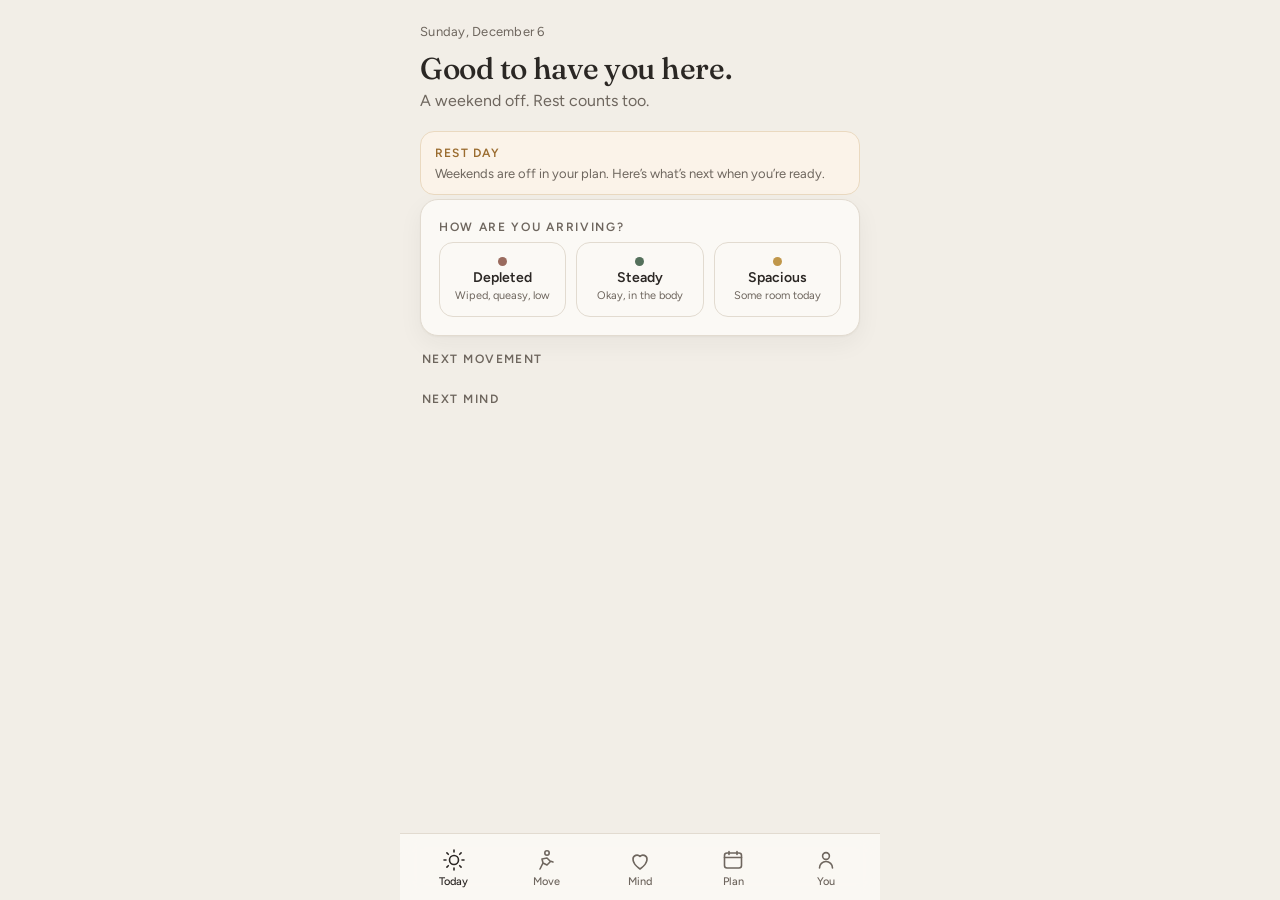
==== commit e27cfe35: "Start program Monday June 15; make weekday math start-day-agnostic Rework slot mapping to count real" ====
--- a/first-trimester/index.html
+++ b/first-trimester/index.html
@@ -497,31 +497,42 @@
 ];
 const PROGRAM_DAYS = PROGRAM.length * 5;
 
+function isWeekend(d){ const w=d.getDay(); return w===0 || w===6; }
+function startMidnight(){ const s=new Date(PROGRAM_START_DATE); s.setHours(0,0,0,0); return s; }
+
+/* Calendar date of the k-th program weekday (k = weekIdx*5 + dayIdx), skipping weekends. */
 function slotDate(weekIdx, dayIdx){
-  const d = new Date(PROGRAM_START_DATE);
-  d.setDate(d.getDate() + weekIdx*7 + dayIdx);
+  const k = weekIdx*5 + dayIdx;
+  const d = startMidnight();
+  let added = 0;
+  while(added < k){ d.setDate(d.getDate()+1); if(!isWeekend(d)) added++; }
   return d;
 }
-function dayDiffFromStart(){
+/* Number of weekdays from the start date to a given (weekday) date; start -> 0. */
+function weekdayIndex(date){
+  const d = new Date(date); d.setHours(0,0,0,0);
+  const cur = startMidnight();
+  let idx = 0;
+  while(cur.getTime() < d.getTime()){ cur.setDate(cur.getDate()+1); if(!isWeekend(cur)) idx++; }
+  return idx;
+}
+function todaySlot(){
   const now = new Date(); now.setHours(0,0,0,0);
-  const start = new Date(PROGRAM_START_DATE); start.setHours(0,0,0,0);
-  return Math.round((now - start) / 86400000);
-}
-function todaySlot(){
-  const diff = dayDiffFromStart();
-  if(diff < 0) return { status:'before' };
-  const weekIdx = Math.floor(diff/7), dow = diff%7;
-  if(weekIdx >= PROGRAM.length) return { status:'after' };
-  if(dow > 4) return { status:'weekend', weekIdx };
-  return { status:'day', weekIdx, dayIdx:dow, n: weekIdx*5 + dow + 1 };
+  if(now.getTime() < startMidnight().getTime()) return { status:'before' };
+  if(isWeekend(now)) return { status:'weekend' };
+  const idx = weekdayIndex(now);
+  if(idx >= PROGRAM_DAYS) return { status:'after' };
+  return { status:'day', weekIdx:Math.floor(idx/5), dayIdx:idx%5, n: idx+1 };
 }
 function nextProgramSlot(){
-  const diff = dayDiffFromStart();
-  for(let i = Math.max(diff+1, 0); i < PROGRAM.length*7; i++){
-    const w = Math.floor(i/7), dow = i%7;
-    if(dow <= 4) return { weekIdx:w, dayIdx:dow, n: w*5 + dow + 1 };
-  }
-  return null;
+  const now = new Date(); now.setHours(0,0,0,0);
+  const start = startMidnight();
+  let cur;
+  if(now.getTime() < start.getTime()){ cur = start; }
+  else { cur = new Date(now); do { cur.setDate(cur.getDate()+1); } while(isWeekend(cur)); }
+  const idx = weekdayIndex(cur);
+  if(idx >= PROGRAM_DAYS) return null;
+  return { weekIdx:Math.floor(idx/5), dayIdx:idx%5, n: idx+1 };
 }
 
 /* ---------------- helpers ---------------- */
